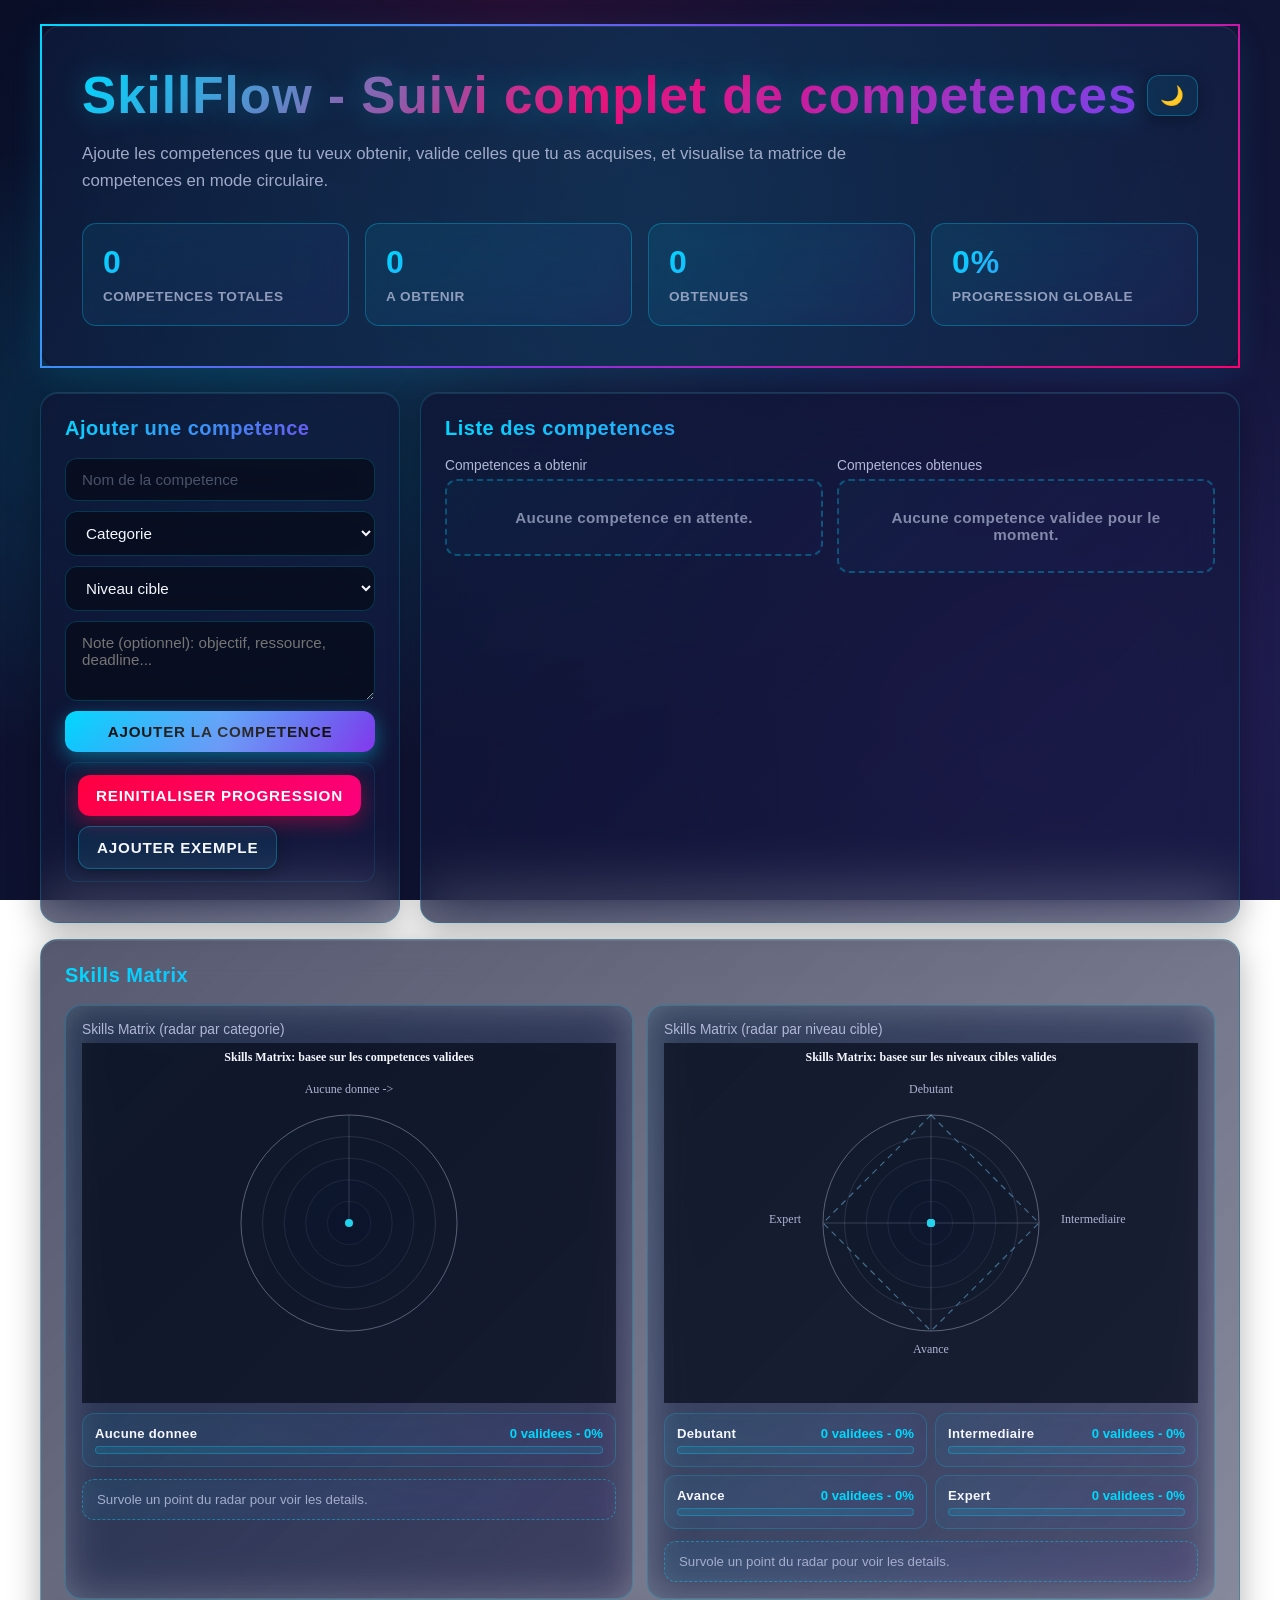
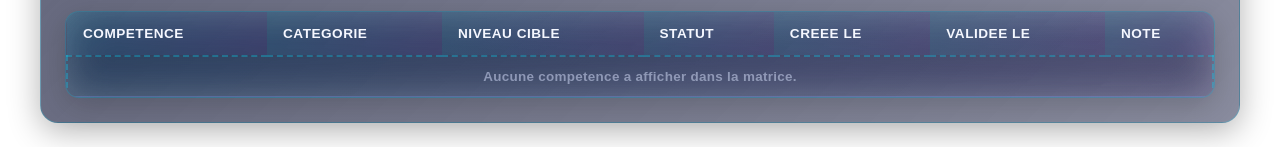
==== dashboard-dynamic.html @ 10419a79 "Add files via upload" ====
<!DOCTYPE html>
<html lang="fr">
<head>
    <meta charset="UTF-8">
    <meta name="viewport" content="width=device-width, initial-scale=1.0">
    <title>SkillFlow - Tracker de competences</title>
    <link rel="stylesheet" href="dashboard-dynamic.css">
</head>
<body>
    <main class="container">
        <section class="hero">
            <div style="display: flex; justify-content: space-between; align-items: center; margin-bottom: 16px;">
                <h1>SkillFlow - Suivi complet de competences</h1>
                <button id="themeToggle" class="btn ghost" style="width: auto; padding: 8px 12px; font-size: 1.2rem;" title="Changer le theme">🌙</button>
            </div>
            <p class="subtitle">
                Ajoute les competences que tu veux obtenir, valide celles que tu as acquises,
                et visualise ta matrice de competences en mode circulaire.
            </p>
            <div class="stats">
                <div class="stat"><strong id="totalSkills">0</strong><span>Competences totales</span></div>
                <div class="stat"><strong id="todoSkills">0</strong><span>A obtenir</span></div>
                <div class="stat"><strong id="doneSkills">0</strong><span>Obtenues</span></div>
                <div class="stat"><strong id="progressPercent">0%</strong><span>Progression globale</span></div>
            </div>
        </section>

        <section class="layout">
            <aside class="panel">
                <h2>Ajouter une competence</h2>
                <form id="skillForm">
                    <div class="form-row">
                        <input id="skillName" type="text" placeholder="Nom de la competence" required>
                        <select id="skillCategory" required>
                            <option value="">Categorie</option>
                            <option>Web</option>
                            <option>Programmation</option>
                            <option>Reseau</option>
                            <option>Securite</option>
                            <option>Data</option>
                            <option>Autre</option>
                        </select>
                        <select id="skillLevel" required>
                            <option value="">Niveau cible</option>
                            <option>Debutant</option>
                            <option>Intermediaire</option>
                            <option>Avance</option>
                            <option>Expert</option>
                        </select>
                        <textarea id="skillNote" placeholder="Note (optionnel): objectif, ressource, deadline..."></textarea>
                        <button class="btn primary" type="submit">Ajouter la competence</button>
                    </div>
                </form>

                <div class="toolbar">
                    <button id="resetProgress" class="btn warn" type="button">Reinitialiser progression</button>
                    <button id="seedDemo" class="btn ghost" type="button">Ajouter exemple</button>
                </div>
            </aside>

            <section class="panel">
                <h2>Liste des competences</h2>
                <div class="split">
                    <div>
                        <div class="label">Competences a obtenir</div>
                        <div id="todoList" class="cards"></div>
                    </div>
                    <div>
                        <div class="label">Competences obtenues</div>
                        <div id="doneList" class="cards"></div>
                    </div>
                </div>
            </section>
        </section>

        <section class="panel matrix-panel">
            <h2>Skills Matrix</h2>
            <div class="matrix-radars">
                <div class="chart-wrap matrix-circle-wrap">
                    <div class="label">Skills Matrix (radar par categorie)</div>
                    <canvas id="matrixRadar" width="900" height="360"></canvas>
                    <div class="matrix-legend" id="matrixLegend"></div>
                    <div class="matrix-hover" id="matrixHover">Survole un point du radar pour voir les details.</div>
                </div>
                <div class="chart-wrap matrix-circle-wrap">
                    <div class="label">Skills Matrix (radar par niveau cible)</div>
                    <canvas id="matrixRadarLevel" width="900" height="360"></canvas>
                    <div class="matrix-legend" id="matrixLegendLevel"></div>
                    <div class="matrix-hover" id="matrixHoverLevel">Survole un point du radar pour voir les details.</div>
                </div>
            </div>
            <div class="matrix-wrap">
                <table class="matrix-table" id="skillsMatrix">
                    <thead>
                        <tr>
                            <th>Competence</th>
                            <th>Categorie</th>
                            <th>Niveau cible</th>
                            <th>Statut</th>
                            <th>Creee le</th>
                            <th>Validee le</th>
                            <th>Note</th>
                        </tr>
                    </thead>
                    <tbody id="skillsMatrixBody"></tbody>
                </table>
            </div>
        </section>
    </main>
    <script src="dashboard-dynamic.js" defer></script>
</body>
</html>
---- dashboard-dynamic.css ----
:root {
    --bg-0: #0a0e27;
    --bg-1: #0f1333;
    --bg-2: #151a3f;
    --card: rgba(20, 31, 59, 0.88);
    --line: rgba(115, 151, 255, 0.3);
    --text: #f5f7ff;
    --muted: #b0b9d6;
    --primary: #00d9ff;
    --primary-strong: #00a8cc;
    --secondary: #ff006e;
    --accent: #8338ec;
    --success: #06ffa5;
    --danger: #ff0040;
    --warning: #ffbe0b;
    --shadow: 0 20px 60px rgba(0, 0, 0, 0.5);
    --shadow-lg: 0 30px 90px rgba(0, 217, 255, 0.15);
    --shadow-hover: 0 40px 120px rgba(0, 217, 255, 0.25);
    --shadow-inset: inset 0 2px 8px rgba(255, 255, 255, 0.1), inset 0 -2px 8px rgba(0, 0, 0, 0.4);
}

@keyframes fadeIn {
    from {
        opacity: 0;
        transform: translateY(15px);
    }
    to {
        opacity: 1;
        transform: translateY(0);
    }
}

@keyframes rise {
    from {
        opacity: 0;
        transform: translateY(25px) scale(0.95);
    }
    to {
        opacity: 1;
        transform: translateY(0) scale(1);
    }
}

@keyframes slideIn {
    from {
        opacity: 0;
        transform: translateX(-15px);
    }
    to {
        opacity: 1;
        transform: translateX(0);
    }
}

@keyframes slideUp {
    from {
        opacity: 0;
        transform: translateY(20px);
    }
    to {
        opacity: 1;
        transform: translateY(0);
    }
}

@keyframes pulse {
    0%, 100% {
        opacity: 1;
    }
    50% {
        opacity: 0.5;
    }
}

@keyframes glow {
    0%, 100% {
        box-shadow: 0 0 8px rgba(0, 217, 255, 0.3), inset 0 0 8px rgba(0, 217, 255, 0.1);
    }
    50% {
        box-shadow: 0 0 20px rgba(0, 217, 255, 0.6), inset 0 0 16px rgba(0, 217, 255, 0.3);
    }
}

@keyframes shimmer {
    0% {
        background-position: -1000px 0;
    }
    100% {
        background-position: 1000px 0;
    }
}

@keyframes ripple {
    to {
        transform: scale(4);
        opacity: 0;
    }
}

@keyframes countUp {
    from {
        opacity: 0;
    }
    to {
        opacity: 1;
    }
}

@keyframes float {
    0%, 100% {
        transform: translateY(0px) rotate(0deg);
    }
    50% {
        transform: translateY(-10px) rotate(1deg);
    }
}

@keyframes gradientFlow {
    0% {
        background-position: 0% 50%;
    }
    50% {
        background-position: 100% 50%;
    }
    100% {
        background-position: 0% 50%;
    }
}

* {
    box-sizing: border-box;
    margin: 0;
    padding: 0;
}

body {
    font-family: "Segoe UI", "Trebuchet MS", sans-serif;
    color: var(--text);
    min-height: 100vh;
    background:
        radial-gradient(ellipse at 20% 50%, rgba(0, 217, 255, 0.15) 0%, transparent 50%),
        radial-gradient(ellipse at 80% 80%, rgba(131, 56, 236, 0.12) 0%, transparent 50%),
        radial-gradient(ellipse at 40% 0%, rgba(255, 0, 110, 0.1) 0%, transparent 40%),
        linear-gradient(135deg, var(--bg-0) 0%, var(--bg-1) 50%, var(--bg-2) 100%);
    background-attachment: fixed;
    padding: 24px;
    transition: background 0.3s ease;
    position: relative;
    overflow-x: hidden;
}

body::before {
    content: '';
    position: fixed;
    top: 0;
    left: 0;
    width: 100%;
    height: 100%;
    background: 
        radial-gradient(circle at 20% 30%, rgba(0, 217, 255, 0.05) 0%, transparent 30%),
        radial-gradient(circle at 80% 70%, rgba(131, 56, 236, 0.05) 0%, transparent 35%);
    pointer-events: none;
    z-index: 0;
    animation: gradientFlow 8s ease-in-out infinite;
}

body.dark-theme {
    --bg-0: #0b1020;
    --bg-1: #111935;
}

.container {
    max-width: 1200px;
    margin: 0 auto;
    position: relative;
    z-index: 1;
}

.hero {
    border: 2px solid;
    border-image: linear-gradient(135deg, var(--primary), var(--accent), var(--secondary)) 1;
    border-radius: 20px;
    background: linear-gradient(135deg, rgba(15, 19, 51, 0.8) 0%, rgba(21, 26, 63, 0.8) 100%);
    backdrop-filter: blur(30px);
    -webkit-backdrop-filter: blur(30px);
    box-shadow: 0 8px 32px rgba(0, 217, 255, 0.1), inset 0 1px 1px rgba(255, 255, 255, 0.1);
    padding: 40px;
    margin-bottom: 24px;
    animation: rise 0.8s cubic-bezier(0.34, 1.56, 0.64, 1);
    position: relative;
    overflow: hidden;
}

.hero::before {
    content: '';
    position: absolute;
    top: -50%;
    right: -50%;
    width: 200%;
    height: 200%;
    background: radial-gradient(circle, rgba(0, 217, 255, 0.1) 0%, transparent 70%);
    animation: float 8s ease-in-out infinite;
    pointer-events: none;
}

.hero::after {
    content: '';
    position: absolute;
    top: 0;
    left: 0;
    right: 0;
    bottom: 0;
    background: linear-gradient(90deg, transparent, rgba(0, 217, 255, 0.03), transparent);
    animation: shimmer 3s infinite;
    pointer-events: none;
}

.hero > * {
    position: relative;
    z-index: 1;
}

h1 {
    font-size: clamp(2rem, 5vw, 3.2rem);
    letter-spacing: 1px;
    font-weight: 900;
    background: linear-gradient(135deg, var(--primary), var(--secondary), var(--accent));
    -webkit-background-clip: text;
    -webkit-text-fill-color: transparent;
    background-clip: text;
    animation: slideUp 0.7s ease;
    text-shadow: 0 0 30px rgba(0, 217, 255, 0.3);
    margin: 0;
}

.subtitle {
    margin-top: 12px;
    color: rgba(176, 185, 214, 0.9);
    max-width: 780px;
    line-height: 1.6;
    font-size: 1.05rem;
    animation: slideUp 0.7s ease 0.1s backwards;
}

.stats {
    margin-top: 28px;
    display: grid;
    grid-template-columns: repeat(4, minmax(0, 1fr));
    gap: 16px;
}

.stat {
    border: 1.5px solid rgba(0, 217, 255, 0.3);
    border-radius: 14px;
    background: linear-gradient(135deg, rgba(0, 217, 255, 0.08) 0%, rgba(131, 56, 236, 0.05) 100%);
    backdrop-filter: blur(20px);
    padding: 20px;
    pointer-events: none;
    transition: all 0.4s cubic-bezier(0.34, 1.56, 0.64, 1);
    animation: slideUp 0.6s ease forwards;
    position: relative;
    overflow: hidden;
}

.stat:nth-child(1) { animation-delay: 0.1s; }
.stat:nth-child(2) { animation-delay: 0.2s; }
.stat:nth-child(3) { animation-delay: 0.3s; }
.stat:nth-child(4) { animation-delay: 0.4s; }

.stat::before {
    content: '';
    position: absolute;
    top: 0;
    left: 0;
    right: 0;
    bottom: 0;
    background: linear-gradient(135deg, rgba(0, 217, 255, 0.1) 0%, transparent 100%);
    opacity: 0;
    transition: opacity 0.4s ease;
    pointer-events: none;
}

.stat:hover {
    border-color: var(--primary);
    background: linear-gradient(135deg, rgba(0, 217, 255, 0.15) 0%, rgba(131, 56, 236, 0.1) 100%);
    box-shadow: 0 8px 32px rgba(0, 217, 255, 0.2), inset 0 1px 1px rgba(255, 255, 255, 0.1);
    transform: translateY(-4px);
}

.stat:hover::before {
    opacity: 1;
}

.stat strong {
    font-size: 2rem;
    display: block;
    margin-bottom: 6px;
    background: linear-gradient(135deg, var(--primary), var(--accent));
    -webkit-background-clip: text;
    -webkit-text-fill-color: transparent;
    background-clip: text;
    font-weight: 900;
    letter-spacing: 1px;
}

.stat span {
    color: rgba(176, 185, 214, 0.8);
    font-size: 0.85rem;
    font-weight: 600;
    letter-spacing: 0.5px;
    text-transform: uppercase;
}

.layout {
    display: grid;
    grid-template-columns: 360px 1fr;
    gap: 20px;
    animation: fadeIn 0.8s ease 0.2s backwards;
}

.panel {
    border: 1.5px solid rgba(0, 217, 255, 0.2);
    border-radius: 18px;
    background: linear-gradient(135deg, rgba(15, 19, 51, 0.7) 0%, rgba(21, 26, 63, 0.5) 100%);
    backdrop-filter: blur(30px);
    -webkit-backdrop-filter: blur(30px);
    box-shadow: 0 8px 32px rgba(0, 0, 0, 0.3), inset 0 1px 1px rgba(255, 255, 255, 0.1);
    padding: 24px;
    animation: fadeIn 0.7s ease;
    transition: all 0.4s cubic-bezier(0.34, 1.56, 0.64, 1);
    position: relative;
}

.panel::before {
    content: '';
    position: absolute;
    top: 0;
    left: 0;
    right: 0;
    height: 1px;
    background: linear-gradient(90deg, transparent, var(--primary), transparent);
    opacity: 0;
    transition: opacity 0.4s ease;
}

.panel:hover {
    border-color: var(--primary);
    box-shadow: 0 16px 48px rgba(0, 217, 255, 0.15), inset 0 1px 1px rgba(255, 255, 255, 0.15);
}

.panel:hover::before {
    opacity: 1;
}

h2 {
    font-size: 1.25rem;
    margin-bottom: 18px;
    font-weight: 800;
    letter-spacing: 0.5px;
    background: linear-gradient(135deg, var(--primary), var(--accent));
    -webkit-background-clip: text;
    -webkit-text-fill-color: transparent;
    background-clip: text;
}

.split {
    display: grid;
    grid-template-columns: 1fr 1fr;
    gap: 14px;
}

.label {
    color: var(--muted);
    font-size: 0.86rem;
    margin-bottom: 6px;
}

.form-row {
    display: grid;
    gap: 10px;
    margin-bottom: 10px;
    animation: fadeIn 0.6s ease;
}

input,
select,
textarea,
button {
    font: inherit;
}

input,
select,
textarea {
    width: 100%;
    border-radius: 12px;
    border: 1.5px solid rgba(0, 217, 255, 0.2);
    background: rgba(8, 13, 28, 0.8);
    backdrop-filter: blur(15px);
    color: var(--text);
    padding: 12px 16px;
    outline: none;
    font-size: 0.95rem;
    transition: all 0.3s ease;
    position: relative;
}

input::placeholder {
    color: rgba(176, 185, 214, 0.4);
}

input:focus,
select:focus,
textarea:focus {
    border-color: var(--primary);
    box-shadow: 0 0 0 3px rgba(0, 217, 255, 0.2), inset 0 0 12px rgba(0, 217, 255, 0.1);
    background: rgba(8, 13, 28, 0.95);
    transform: translateY(-2px);
}

textarea {
    min-height: 80px;
    resize: vertical;
}

.btn {
    border: none;
    cursor: pointer;
    border-radius: 12px;
    padding: 12px 18px;
    font-weight: 800;
    font-size: 0.95rem;
    transition: all 0.3s cubic-bezier(0.34, 1.56, 0.64, 1);
    position: relative;
    overflow: hidden;
    text-transform: uppercase;
    letter-spacing: 0.8px;
    box-shadow: 0 4px 15px rgba(0, 0, 0, 0.3);
}

.btn::before {
    content: '';
    position: absolute;
    top: 50%;
    left: 50%;
    width: 0;
    height: 0;
    border-radius: 50%;
    background: rgba(255, 255, 255, 0.4);
    transform: translate(-50%, -50%);
    pointer-events: none;
}

.btn:active::before {
    animation: ripple 0.6s ease-out;
}

.btn:hover {
    transform: translateY(-3px);
    box-shadow: 0 12px 32px rgba(0, 217, 255, 0.35);
}

.btn:active {
    transform: translateY(-1px);
}

.btn.primary {
    background: linear-gradient(135deg, var(--primary), var(--accent));
    color: #000;
    font-weight: 900;
    box-shadow: 0 6px 20px rgba(0, 217, 255, 0.4);
    position: relative;
}

.btn.primary::after {
    content: '';
    position: absolute;
    top: 0;
    left: 0;
    right: 0;
    bottom: 0;
    background: linear-gradient(90deg, transparent, rgba(255, 255, 255, 0.2), transparent);
    animation: shimmer 3s infinite;
    border-radius: 12px;
}

.btn.primary:hover {
    box-shadow: 0 16px 40px rgba(0, 217, 255, 0.5);
    filter: brightness(1.1);
}

.btn.ghost {
    background: rgba(0, 217, 255, 0.08);
    border: 1.5px solid rgba(0, 217, 255, 0.3);
    color: var(--text);
    transition: all 0.3s ease;
}

.btn.ghost:hover {
    background: rgba(0, 217, 255, 0.15);
    border-color: var(--primary);
    box-shadow: 0 8px 24px rgba(0, 217, 255, 0.25);
}

.btn.warn {
    background: linear-gradient(135deg, #ff0040, #fb007d);
    color: #fff;
    font-weight: 900;
    box-shadow: 0 6px 20px rgba(255, 0, 64, 0.4);
}

.btn.warn:hover {
    box-shadow: 0 16px 40px rgba(255, 0, 64, 0.5);
    filter: brightness(1.1);
}

.toolbar {
    display: flex;
    gap: 10px;
    flex-wrap: wrap;
    margin-bottom: 16px;
    animation: fadeIn 0.5s ease;
    padding: 12px;
    background: linear-gradient(135deg, rgba(0, 217, 255, 0.03) 0%, rgba(131, 56, 236, 0.02) 100%);
    border-radius: 12px;
    border: 1px solid rgba(0, 217, 255, 0.1);
}

.cards {
    display: grid;
    grid-template-columns: 1fr;
    gap: 10px;
}

.skill {
    border: 1.5px solid rgba(0, 217, 255, 0.2);
    border-radius: 14px;
    padding: 16px;
    background: linear-gradient(135deg, rgba(0, 217, 255, 0.05) 0%, rgba(131, 56, 236, 0.03) 100%);
    backdrop-filter: blur(15px);
    animation: slideIn 0.4s ease;
    transition: all 0.3s cubic-bezier(0.34, 1.56, 0.64, 1);
    cursor: pointer;
    position: relative;
    overflow: hidden;
}

.skill::before {
    content: '';
    position: absolute;
    top: 0;
    left: 0;
    right: 0;
    height: 2px;
    background: linear-gradient(90deg, transparent, var(--primary), transparent);
    opacity: 0;
    transition: opacity 0.3s ease;
}

.skill:hover {
    border-color: var(--primary);
    background: linear-gradient(135deg, rgba(0, 217, 255, 0.1) 0%, rgba(131, 56, 236, 0.08) 100%);
    box-shadow: 0 8px 32px rgba(0, 217, 255, 0.15);
    transform: translateY(-3px);
}

.skill:hover::before {
    opacity: 1;
}

.skill-head {
    display: flex;
    justify-content: space-between;
    gap: 8px;
    align-items: flex-start;
}

.skill-title {
    font-weight: 800;
    line-height: 1.4;
    flex: 1;
    color: var(--text);
    font-size: 1rem;
}

.skill-meta {
    display: flex;
    gap: 8px;
    flex-wrap: wrap;
    margin-top: 12px;
    font-size: 0.8rem;
}

.skill-tag {
    padding: 4px 10px;
    border-radius: 8px;
    background: linear-gradient(135deg, rgba(0, 217, 255, 0.12) 0%, rgba(131, 56, 236, 0.08) 100%);
    color: var(--primary);
    border: 1px solid rgba(0, 217, 255, 0.3);
    animation: fadeIn 0.4s ease;
    transition: all 0.3s ease;
    font-weight: 600;
    font-size: 0.75rem;
    text-transform: uppercase;
    letter-spacing: 0.3px;
}

.skill-tag:hover {
    background: linear-gradient(135deg, rgba(0, 217, 255, 0.2) 0%, rgba(131, 56, 236, 0.15) 100%);
    border-color: var(--primary);
    box-shadow: 0 4px 12px rgba(0, 217, 255, 0.2);
}

.skill-actions {
    display: flex;
    gap: 6px;
    margin-top: 10px;
}

.skill-actions button {
    padding: 6px 10px;
    font-size: 0.85rem;
    flex: 1;
}

.meta {
    margin-top: 6px;
    color: var(--muted);
    font-size: 0.85rem;
    display: flex;
    gap: 8px;
    flex-wrap: wrap;
}

.badge {
    padding: 2px 8px;
    border-radius: 999px;
    border: 1px solid var(--line);
    background: rgba(94, 234, 212, 0.12);
    color: var(--primary);
    font-size: 0.75rem;
    font-weight: 700;
}

.skill-actions {
    display: flex;
    gap: 8px;
    margin-top: 10px;
}

.empty {
    color: rgba(176, 185, 214, 0.7);
    border: 2px dashed rgba(0, 217, 255, 0.3);
    border-radius: 12px;
    padding: 28px 20px;
    text-align: center;
    background: linear-gradient(135deg, rgba(0, 217, 255, 0.03) 0%, rgba(131, 56, 236, 0.02) 100%);
    animation: fadeIn 0.4s ease;
    transition: all 0.3s ease;
    font-size: 0.95rem;
    font-weight: 600;
    letter-spacing: 0.3px;
}

.empty:hover {
    border-color: var(--primary);
    background: linear-gradient(135deg, rgba(0, 217, 255, 0.08) 0%, rgba(131, 56, 236, 0.05) 100%);
}

.chart-wrap {
    border: 1px solid var(--line);
    border-radius: 14px;
    padding: 12px;
    background: rgba(8, 13, 28, 0.54);
    margin-bottom: 14px;
}

canvas {
    width: 100%;
    height: 260px;
    display: block;
    animation: fadeIn 0.8s ease;
}

.matrix-panel {
    margin-top: 16px;
    animation: fadeIn 0.8s ease 0.2s backwards;
}

.matrix-radars {
    display: grid;
    grid-template-columns: 1fr 1fr;
    gap: 14px;
    animation: fadeIn 0.8s ease 0.3s backwards;
}

.matrix-circle-wrap {
    margin-bottom: 12px;
    border: 1.5px solid rgba(0, 217, 255, 0.25);
    border-radius: 16px;
    padding: 16px;
    background: linear-gradient(135deg, rgba(0, 217, 255, 0.05) 0%, rgba(131, 56, 236, 0.03) 100%);
    backdrop-filter: blur(20px);
    transition: all 0.4s cubic-bezier(0.34, 1.56, 0.64, 1);
}

.matrix-circle-wrap:hover {
    border-color: var(--primary);
    box-shadow: 0 12px 40px rgba(0, 217, 255, 0.2);
    background: linear-gradient(135deg, rgba(0, 217, 255, 0.1) 0%, rgba(131, 56, 236, 0.08) 100%);
}

#matrixRadar {
    height: 360px;
    animation: fadeIn 0.8s ease 0.4s backwards;
}

#matrixRadarLevel {
    height: 360px;
    animation: fadeIn 0.8s ease 0.5s backwards;
}

.matrix-legend {
    display: grid;
    grid-template-columns: repeat(auto-fit, minmax(180px, 1fr));
    gap: 8px;
    margin-top: 10px;
}

.matrix-legend-item {
    border: 1.5px solid rgba(0, 217, 255, 0.2);
    background: linear-gradient(135deg, rgba(0, 217, 255, 0.05) 0%, rgba(131, 56, 236, 0.03) 100%);
    backdrop-filter: blur(15px);
    border-radius: 12px;
    padding: 12px;
    transition: all 0.3s ease;
    animation: fadeIn 0.5s ease;
}

.matrix-legend-item:hover {
    background: linear-gradient(135deg, rgba(0, 217, 255, 0.12) 0%, rgba(131, 56, 236, 0.08) 100%);
    border-color: var(--primary);
    box-shadow: 0 6px 20px rgba(0, 217, 255, 0.15);
    transform: translateY(-2px);
}

.matrix-legend-head {
    display: flex;
    justify-content: space-between;
    gap: 8px;
    font-size: 0.82rem;
    margin-bottom: 5px;
    font-weight: 600;
}

.matrix-legend-head strong {
    color: var(--text);
    letter-spacing: 0.3px;
}

.matrix-legend-head span {
    color: var(--primary);
    font-weight: 700;
}

.matrix-bar {
    position: relative;
    height: 8px;
    border-radius: 999px;
    border: 1px solid rgba(0, 217, 255, 0.3);
    overflow: hidden;
    background: rgba(0, 217, 255, 0.1);
}

.matrix-bar-fill {
    position: absolute;
    top: 0;
    left: 0;
    height: 100%;
    border-radius: 999px;
    background: linear-gradient(90deg, var(--primary), var(--accent), var(--secondary));
    background-size: 200% 100%;
    animation: gradientFlow 3s ease-in-out infinite;
}

.matrix-hover {
    margin-top: 12px;
    border: 1.5px dashed rgba(0, 217, 255, 0.4);
    border-radius: 12px;
    padding: 12px 14px;
    color: rgba(176, 185, 214, 0.9);
    font-size: 0.83rem;
    background: linear-gradient(135deg, rgba(0, 217, 255, 0.05) 0%, rgba(131, 56, 236, 0.03) 100%);
    backdrop-filter: blur(10px);
    min-height: 36px;
    display: flex;
    align-items: center;
    transition: all 0.3s ease;
    animation: fadeIn 0.5s ease;
}

.matrix-hover:empty::before {
    content: 'Survolez un élément...';
    color: rgba(176, 185, 214, 0.4);
}

.matrix-wrap {
    border: 1.5px solid rgba(0, 217, 255, 0.2);
    border-radius: 14px;
    overflow: auto;
    background: linear-gradient(135deg, rgba(0, 217, 255, 0.05) 0%, rgba(131, 56, 236, 0.03) 100%);
    backdrop-filter: blur(20px);
    animation: fadeIn 0.8s ease 0.6s backwards;
    box-shadow: 0 8px 32px rgba(0, 0, 0, 0.2);
}

.matrix-table {
    width: 100%;
    border-collapse: collapse;
    min-width: 920px;
}

.matrix-table thead th {
    position: sticky;
    top: 0;
    z-index: 1;
    background: linear-gradient(135deg, rgba(0, 217, 255, 0.1) 0%, rgba(131, 56, 236, 0.08) 100%);
    color: var(--text);
    text-align: left;
    font-size: 0.85rem;
    letter-spacing: 0.5px;
    font-weight: 800;
    padding: 14px 16px;
    border-bottom: 1.5px solid rgba(0, 217, 255, 0.2);
    text-transform: uppercase;
}

.matrix-table th,
.matrix-table td {
    border-bottom: 1px solid var(--line);
    padding: 12px 14px;
    vertical-align: top;
    font-size: 0.84rem;
}

.matrix-table tbody tr {
    animation: fadeIn 0.4s ease;
    transition: all 0.3s ease;
}

.matrix-table tbody tr:hover {
    background: linear-gradient(90deg, rgba(0, 217, 255, 0.08) 0%, rgba(131, 56, 236, 0.06) 100%);
    box-shadow: inset 0 0 12px rgba(0, 217, 255, 0.1);
}

.status-pill {
    display: inline-block;
    padding: 6px 14px;
    border-radius: 999px;
    font-weight: 800;
    font-size: 0.72rem;
    border: 1.5px solid;
    text-transform: uppercase;
    letter-spacing: 0.4px;
    transition: all 0.3s ease;
    box-shadow: 0 2px 8px rgba(0, 0, 0, 0.2);
}

.status-pill.todo {
    color: var(--warning);
    background: linear-gradient(135deg, rgba(255, 190, 11, 0.15) 0%, rgba(255, 190, 11, 0.08) 100%);
    border-color: rgba(255, 190, 11, 0.5);
}

.status-pill.todo:hover {
    background: linear-gradient(135deg, rgba(255, 190, 11, 0.25) 0%, rgba(255, 190, 11, 0.15) 100%);
    box-shadow: 0 4px 16px rgba(255, 190, 11, 0.3);
    transform: scale(1.05);
}

.status-pill.done {
    color: var(--success);
    background: linear-gradient(135deg, rgba(6, 255, 165, 0.15) 0%, rgba(6, 255, 165, 0.08) 100%);
    border-color: rgba(6, 255, 165, 0.5);
}

.status-pill.done:hover {
    background: linear-gradient(135deg, rgba(6, 255, 165, 0.25) 0%, rgba(6, 255, 165, 0.15) 100%);
    box-shadow: 0 4px 16px rgba(6, 255, 165, 0.3);
    transform: scale(1.05);
}

@keyframes rise {
    from {
        opacity: 0;
        transform: translateY(12px);
    }

    to {
        opacity: 1;
        transform: translateY(0);
    }
}

@media (max-width: 980px) {
    .layout {
        grid-template-columns: 1fr;
    }

    .stats {
        grid-template-columns: repeat(2, minmax(0, 1fr));
    }

    .split {
        grid-template-columns: 1fr;
    }

    .matrix-radars {
        grid-template-columns: 1fr;
    }

    #matrixRadar {
        height: 300px;
    }

    #matrixRadarLevel {
        height: 300px;
    }
}
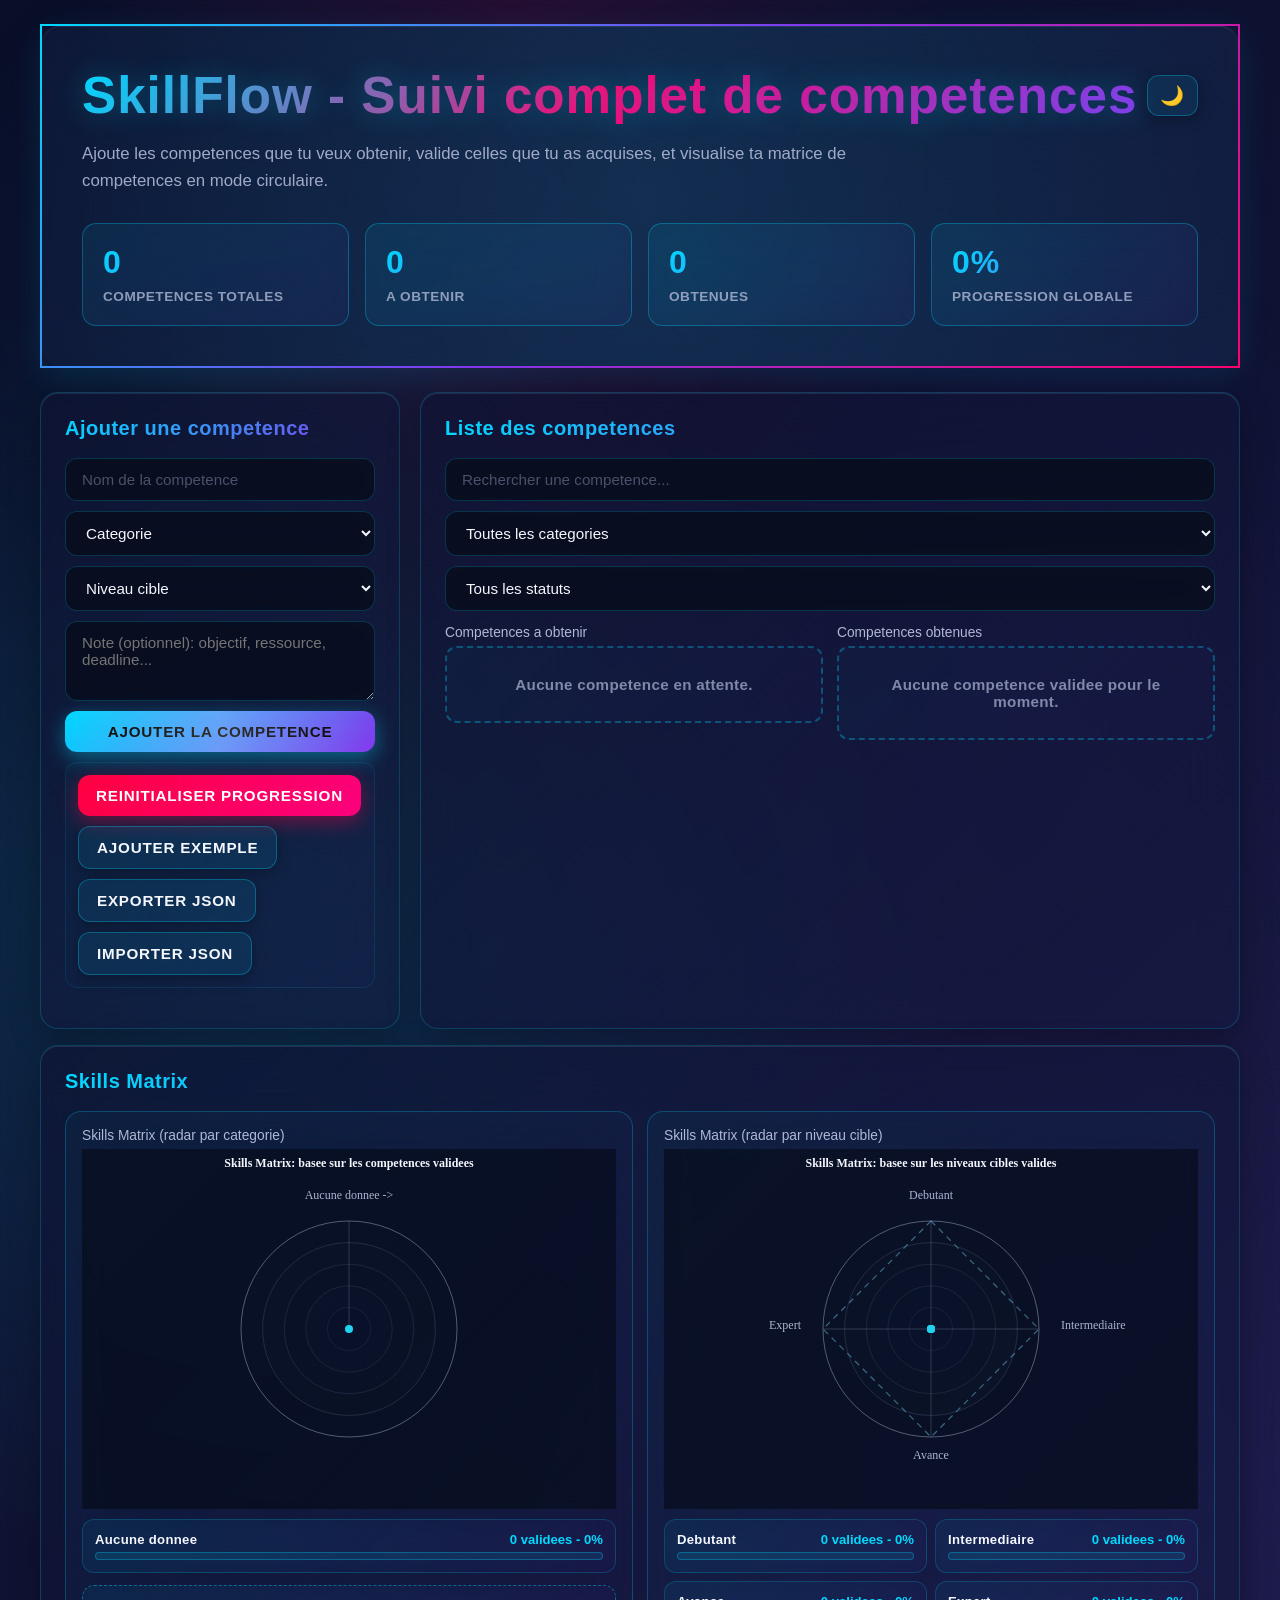
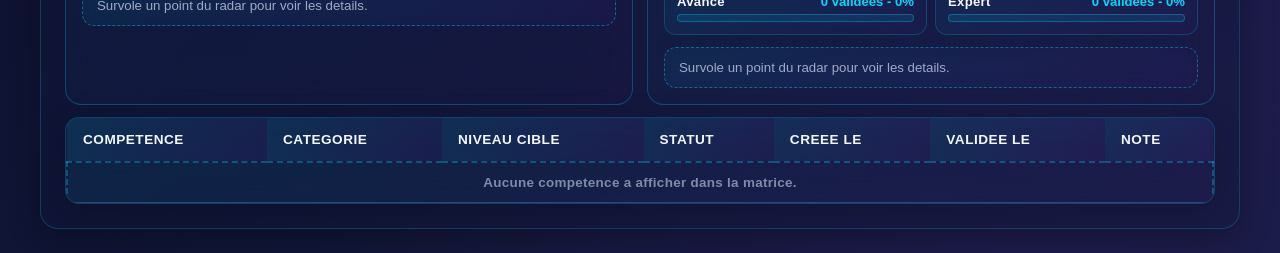
==== commit e209106b: "feat: catégories métier, export/import JSON, recherche/filtre, performances CSS Agent-Logs-Url: http" ====
--- a/dashboard-dynamic.html
+++ b/dashboard-dynamic.html
@@ -5,6 +5,7 @@
     <meta name="viewport" content="width=device-width, initial-scale=1.0">
     <title>SkillFlow - Tracker de competences</title>
     <link rel="stylesheet" href="dashboard-dynamic.css">
+    <meta name="description" content="SkillFlow - Tracker de compétences en cybersécurité, IA, automatisation et informatique">
 </head>
 <body>
     <main class="container">
@@ -33,12 +34,36 @@
                         <input id="skillName" type="text" placeholder="Nom de la competence" required>
                         <select id="skillCategory" required>
                             <option value="">Categorie</option>
-                            <option>Web</option>
-                            <option>Programmation</option>
-                            <option>Reseau</option>
-                            <option>Securite</option>
-                            <option>Data</option>
-                            <option>Autre</option>
+                            <optgroup label="Securite">
+                                <option>Cybersecurite</option>
+                                <option>Pentest</option>
+                                <option>OSINT</option>
+                                <option>Cryptographie</option>
+                                <option>Forensic</option>
+                                <option>CTF</option>
+                            </optgroup>
+                            <optgroup label="IA et Data">
+                                <option>IA / ML</option>
+                                <option>Data</option>
+                                <option>Traitement NLP</option>
+                            </optgroup>
+                            <optgroup label="Developpement">
+                                <option>Web</option>
+                                <option>Programmation</option>
+                                <option>Scripting</option>
+                                <option>API</option>
+                            </optgroup>
+                            <optgroup label="Infra et Ops">
+                                <option>Automatisation</option>
+                                <option>DevOps</option>
+                                <option>Cloud</option>
+                                <option>Linux / Systemes</option>
+                                <option>Reseau</option>
+                                <option>Virtualisation</option>
+                            </optgroup>
+                            <optgroup label="Autre">
+                                <option>Autre</option>
+                            </optgroup>
                         </select>
                         <select id="skillLevel" required>
                             <option value="">Niveau cible</option>
@@ -55,11 +80,27 @@
                 <div class="toolbar">
                     <button id="resetProgress" class="btn warn" type="button">Reinitialiser progression</button>
                     <button id="seedDemo" class="btn ghost" type="button">Ajouter exemple</button>
+                    <button id="exportJSON" class="btn ghost" type="button" title="Exporter les competences en JSON pour automatisation">Exporter JSON</button>
+                    <label class="btn ghost" style="cursor:pointer;" title="Importer des competences depuis un fichier JSON">
+                        Importer JSON
+                        <input id="importJSON" type="file" accept=".json,application/json" style="display:none;">
+                    </label>
                 </div>
             </aside>
 
             <section class="panel">
                 <h2>Liste des competences</h2>
+                <div class="search-bar">
+                    <input id="skillSearch" type="search" placeholder="Rechercher une competence..." autocomplete="off" aria-label="Rechercher une competence">
+                    <select id="filterCategory" aria-label="Filtrer par categorie">
+                        <option value="">Toutes les categories</option>
+                    </select>
+                    <select id="filterStatus" aria-label="Filtrer par statut">
+                        <option value="">Tous les statuts</option>
+                        <option value="todo">A obtenir</option>
+                        <option value="done">Obtenues</option>
+                    </select>
+                </div>
                 <div class="split">
                     <div>
                         <div class="label">Competences a obtenir</div>
--- a/dashboard-dynamic.css
+++ b/dashboard-dynamic.css
@@ -1,3 +1,12 @@
+/* Respecter la preference d'animation reduite de l'utilisateur */
+@media (prefers-reduced-motion: reduce) {
+    *, *::before, *::after {
+        animation-duration: 0.01ms !important;
+        animation-iteration-count: 1 !important;
+        transition-duration: 0.01ms !important;
+    }
+}
+
 :root {
     --bg-0: #0a0e27;
     --bg-1: #0f1333;
@@ -142,7 +151,7 @@
         radial-gradient(ellipse at 80% 80%, rgba(131, 56, 236, 0.12) 0%, transparent 50%),
         radial-gradient(ellipse at 40% 0%, rgba(255, 0, 110, 0.1) 0%, transparent 40%),
         linear-gradient(135deg, var(--bg-0) 0%, var(--bg-1) 50%, var(--bg-2) 100%);
-    background-attachment: fixed;
+    background-attachment: scroll;
     padding: 24px;
     transition: background 0.3s ease;
     position: relative;
@@ -539,10 +548,11 @@
     background: linear-gradient(135deg, rgba(0, 217, 255, 0.05) 0%, rgba(131, 56, 236, 0.03) 100%);
     backdrop-filter: blur(15px);
     animation: slideIn 0.4s ease;
-    transition: all 0.3s cubic-bezier(0.34, 1.56, 0.64, 1);
+    transition: border-color 0.3s ease, background 0.3s ease, box-shadow 0.3s ease, transform 0.3s ease;
     cursor: pointer;
     position: relative;
     overflow: hidden;
+    contain: layout style;
 }
 
 .skill::before {
@@ -642,12 +652,6 @@
     font-weight: 700;
 }
 
-.skill-actions {
-    display: flex;
-    gap: 8px;
-    margin-top: 10px;
-}
-
 .empty {
     color: rgba(176, 185, 214, 0.7);
     border: 2px dashed rgba(0, 217, 255, 0.3);
@@ -680,11 +684,14 @@
     height: 260px;
     display: block;
     animation: fadeIn 0.8s ease;
+    will-change: contents;
 }
 
 .matrix-panel {
     margin-top: 16px;
     animation: fadeIn 0.8s ease 0.2s backwards;
+    content-visibility: auto;
+    contain-intrinsic-size: 0 800px;
 }
 
 .matrix-radars {
@@ -902,6 +909,41 @@
     }
 }
 
+.search-bar {
+    display: flex;
+    gap: 10px;
+    flex-wrap: wrap;
+    margin-bottom: 14px;
+}
+
+.search-bar input[type="search"] {
+    flex: 1;
+    min-width: 160px;
+}
+
+.search-bar select {
+    flex: 0 1 auto;
+    min-width: 140px;
+}
+
+.matrix-bar-fill {
+    will-change: width;
+}
+
+optgroup {
+    color: var(--muted);
+    font-style: normal;
+    font-weight: 700;
+    font-size: 0.8rem;
+    letter-spacing: 0.4px;
+    background: rgba(8, 13, 28, 0.95);
+}
+
+option {
+    background: rgba(15, 19, 51, 0.98);
+    color: var(--text);
+}
+
 @media (max-width: 980px) {
     .layout {
         grid-template-columns: 1fr;
@@ -926,4 +968,8 @@
     #matrixRadarLevel {
         height: 300px;
     }
-}
+
+    .search-bar {
+        flex-direction: column;
+    }
+}
